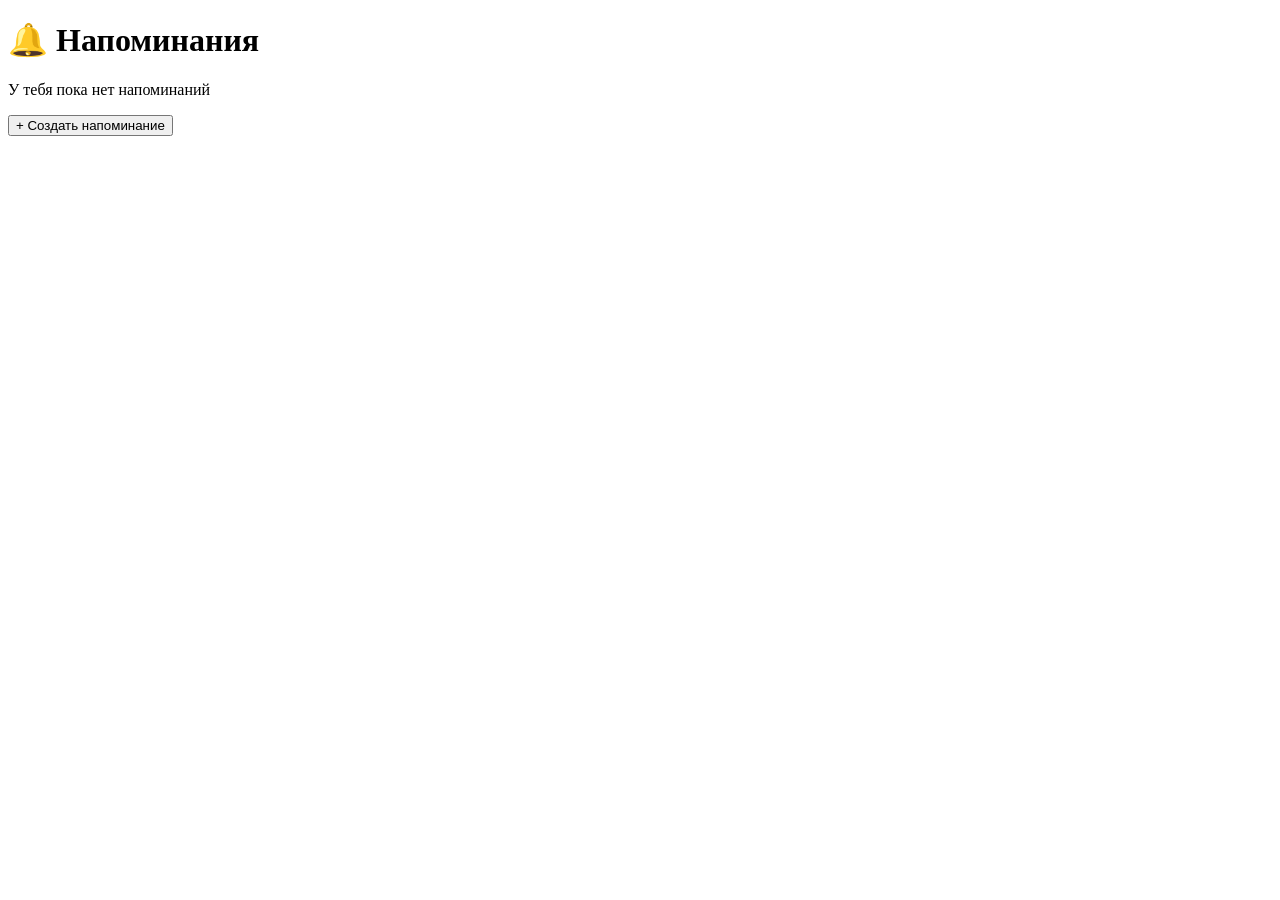
==== index.html @ 95bb4797 "создание сайта" ====
<!DOCTYPE html>
<html lang="ru">
<head>
    <meta charset="UTF-8">
    <meta name="viewport" content="width=device-width, initial-scale=1.0">

    <title>Напоминания</title>

    <script src="https://telegram.org/js/telegram-web-app.js"></script>
    <link rel="stylesheet" href="style.css">
</head>

<body>

    <div class="container">

        <h1>🔔 Напоминания</h1>

        <div id="reminders">
            <p class="empty">У тебя пока нет напоминаний</p>
        </div>

        <button id="addReminder">
            + Создать напоминание
        </button>

    </div>

    <script src="app.js"></script>

</body>
</html>
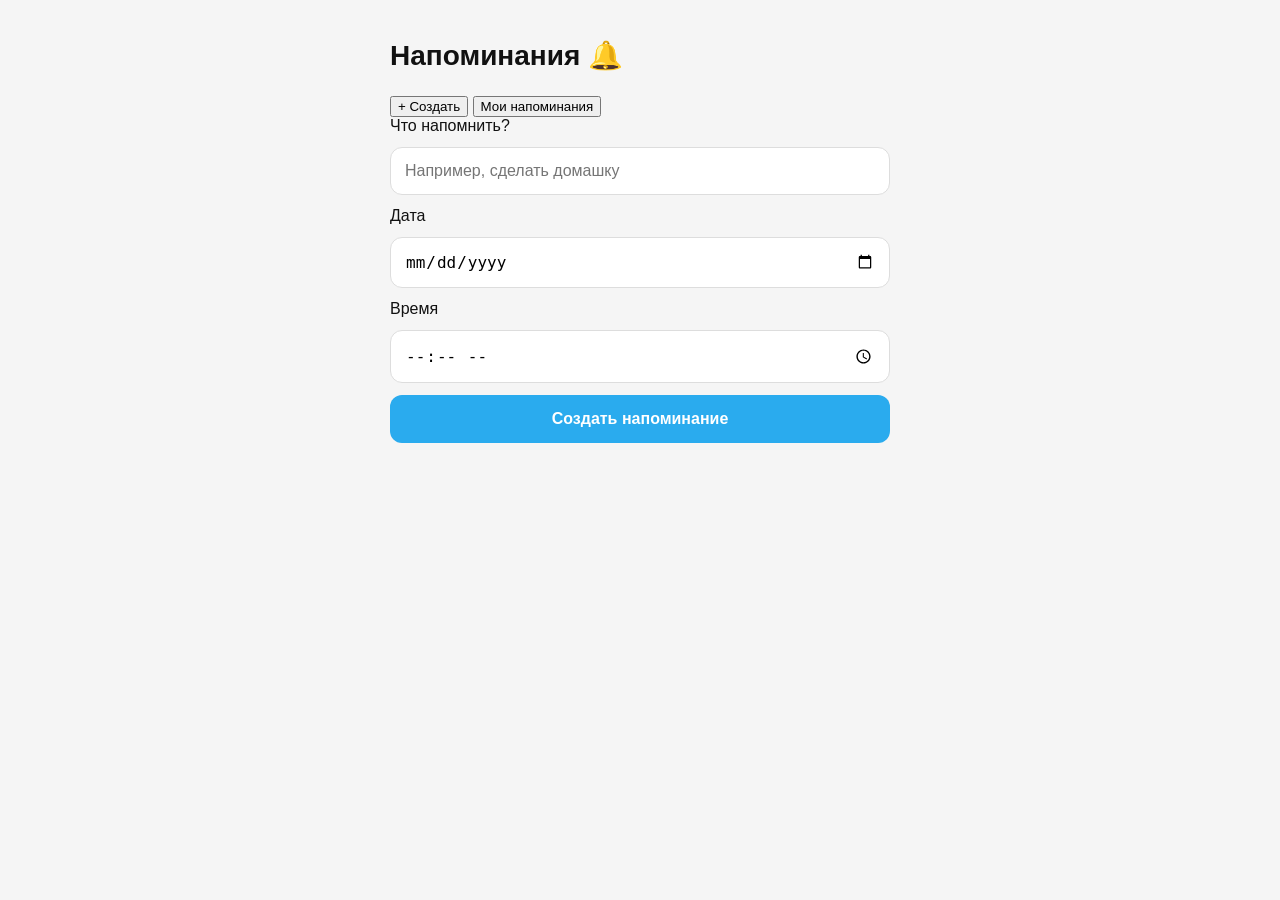
==== commit e312fbfa: "вкладка мои напоминания" ====
--- a/index.html
+++ b/index.html
@@ -12,21 +12,64 @@
 
 <body>
 
-    <div class="container">
+<div class="container">
 
-        <h1>🔔 Напоминания</h1>
+    <h1>Напоминания 🔔</h1>
 
-        <div id="reminders">
-            <p class="empty">У тебя пока нет напоминаний</p>
+    <div class="tabs">
+        <button class="tab active" id="createTab">
+            + Создать
+        </button>
+
+        <button class="tab" id="myRemindersTab">
+            Мои напоминания
+        </button>
+    </div>
+
+    <!-- Создание напоминания -->
+    <div id="createPage" class="page">
+
+        <div class="reminder-form">
+
+            <label>Что напомнить?</label>
+            <input
+                type="text"
+                id="reminderText"
+                placeholder="Например, сделать домашку"
+            >
+
+            <label>Дата</label>
+            <input
+                type="date"
+                id="reminderDate"
+            >
+
+            <label>Время</label>
+            <input
+                type="time"
+                id="reminderTime"
+            >
+
+            <button id="saveReminder">
+                Создать напоминание
+            </button>
+
         </div>
-
-        <button id="addReminder">
-            + Создать напоминание
-        </button>
 
     </div>
 
-    <script src="app.js"></script>
+
+    <!-- Мои напоминания -->
+    <div id="remindersPage" class="page hidden">
+
+        <div id="remindersList">
+        </div>
+
+    </div>
+
+</div>
+
+<script src="app.js"></script>
 
 </body>
 </html>
--- a/style.css
+++ b/style.css
@@ -0,0 +1,83 @@
+body {
+    margin: 0;
+    font-family: -apple-system, BlinkMacSystemFont, "Segoe UI", sans-serif;
+    background: var(--tg-theme-bg-color, #f5f5f5);
+    color: var(--tg-theme-text-color, #111);
+}
+
+.container {
+    max-width: 500px;
+    margin: 0 auto;
+    padding: 20px;
+}
+
+h1 {
+    font-size: 28px;
+    margin-bottom: 24px;
+}
+
+#reminders {
+    margin-bottom: 24px;
+}
+
+.empty {
+    text-align: center;
+    color: var(--tg-theme-hint-color, #888);
+    margin-top: 60px;
+}
+
+#addReminder {
+    width: 100%;
+    border: none;
+    border-radius: 14px;
+    padding: 16px;
+    font-size: 17px;
+    font-weight: 600;
+    cursor: pointer;
+
+    background: var(--tg-theme-button-color, #2aabee);
+    color: var(--tg-theme-button-text-color, #fff);
+}
+
+#addReminder:active {
+    transform: scale(0.98);
+}
+
+.reminder-form {
+    display: flex;
+    flex-direction: column;
+    gap: 12px;
+}
+
+.reminder-form input {
+    padding: 14px;
+    border: 1px solid #ddd;
+    border-radius: 12px;
+    font-size: 16px;
+}
+
+#saveReminder {
+    padding: 15px;
+    border: none;
+    border-radius: 12px;
+    font-size: 16px;
+    font-weight: 600;
+    background: var(--tg-theme-button-color, #2aabee);
+    color: var(--tg-theme-button-text-color, #fff);
+}
+
+.reminder-card {
+    padding: 16px;
+    border-radius: 14px;
+    background: var(--tg-theme-secondary-bg-color, #fff);
+}
+
+.reminder-text {
+    font-size: 18px;
+    font-weight: 600;
+}
+
+.reminder-date {
+    margin-top: 8px;
+    color: var(--tg-theme-hint-color, #888);
+}
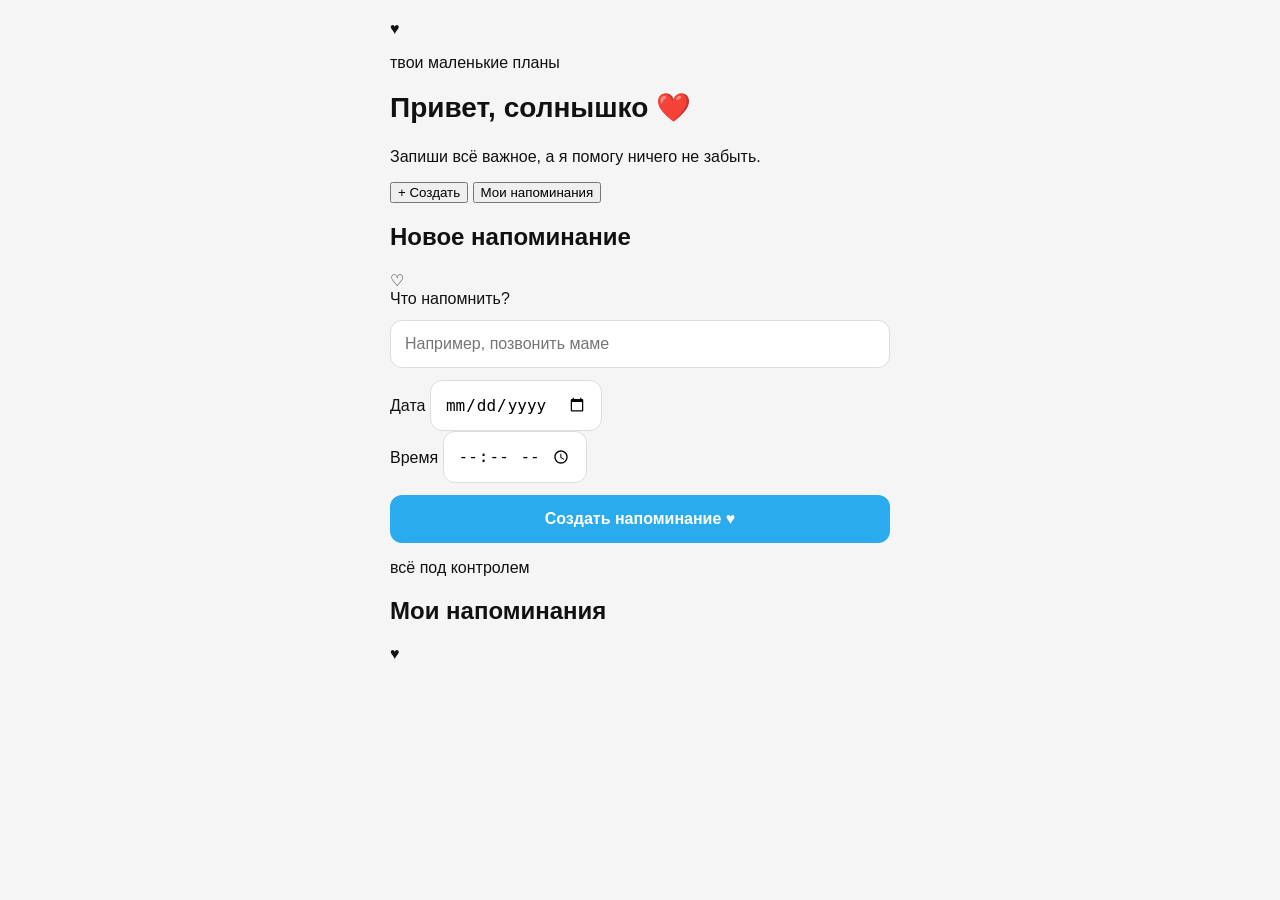
==== commit 22972cda: "Redesign reminder app with pink theme greeting" ====
--- a/index.html
+++ b/index.html
@@ -3,6 +3,7 @@
 <head>
     <meta charset="UTF-8">
     <meta name="viewport" content="width=device-width, initial-scale=1.0">
+    <meta name="theme-color" content="#ff6fae">
 
     <title>Напоминания</title>
 
@@ -12,9 +13,17 @@
 
 <body>
 
-<div class="container">
+<div class="background-decoration decoration-one"></div>
+<div class="background-decoration decoration-two"></div>
 
-    <h1>Напоминания 🔔</h1>
+<main class="container">
+
+    <header class="hero">
+        <div class="heart-badge">♥</div>
+        <p class="eyebrow">твои маленькие планы</p>
+        <h1>Привет, солнышко ❤️</h1>
+        <p class="hero-text">Запиши всё важное, а я помогу ничего не забыть.</p>
+    </header>
 
     <div class="tabs">
         <button class="tab active" id="createTab">
@@ -26,48 +35,52 @@
         </button>
     </div>
 
-    <!-- Создание напоминания -->
-    <div id="createPage" class="page">
+    <section id="createPage" class="page card">
+        <div class="section-heading">
+            <h2>Новое напоминание</h2>
+            <span>♡</span>
+        </div>
 
         <div class="reminder-form">
-
-            <label>Что напомнить?</label>
+            <label for="reminderText">Что напомнить?</label>
             <input
                 type="text"
                 id="reminderText"
-                placeholder="Например, сделать домашку"
+                placeholder="Например, позвонить маме"
+                autocomplete="off"
             >
 
-            <label>Дата</label>
-            <input
-                type="date"
-                id="reminderDate"
-            >
+            <div class="date-time-grid">
+                <div class="field-group">
+                    <label for="reminderDate">Дата</label>
+                    <input type="date" id="reminderDate">
+                </div>
 
-            <label>Время</label>
-            <input
-                type="time"
-                id="reminderTime"
-            >
+                <div class="field-group">
+                    <label for="reminderTime">Время</label>
+                    <input type="time" id="reminderTime">
+                </div>
+            </div>
 
             <button id="saveReminder">
-                Создать напоминание
+                Создать напоминание ♥
             </button>
+        </div>
+    </section>
 
+    <section id="remindersPage" class="page hidden">
+        <div class="section-heading reminders-heading">
+            <div>
+                <p class="eyebrow">всё под контролем</p>
+                <h2>Мои напоминания</h2>
+            </div>
+            <span>♥</span>
         </div>
 
-    </div>
+        <div id="remindersList"></div>
+    </section>
 
-
-    <!-- Мои напоминания -->
-    <div id="remindersPage" class="page hidden">
-
-        <div id="remindersList">
-        </div>
-
-    </div>
-
-</div>
+</main>
 
 <script src="app.js"></script>
 
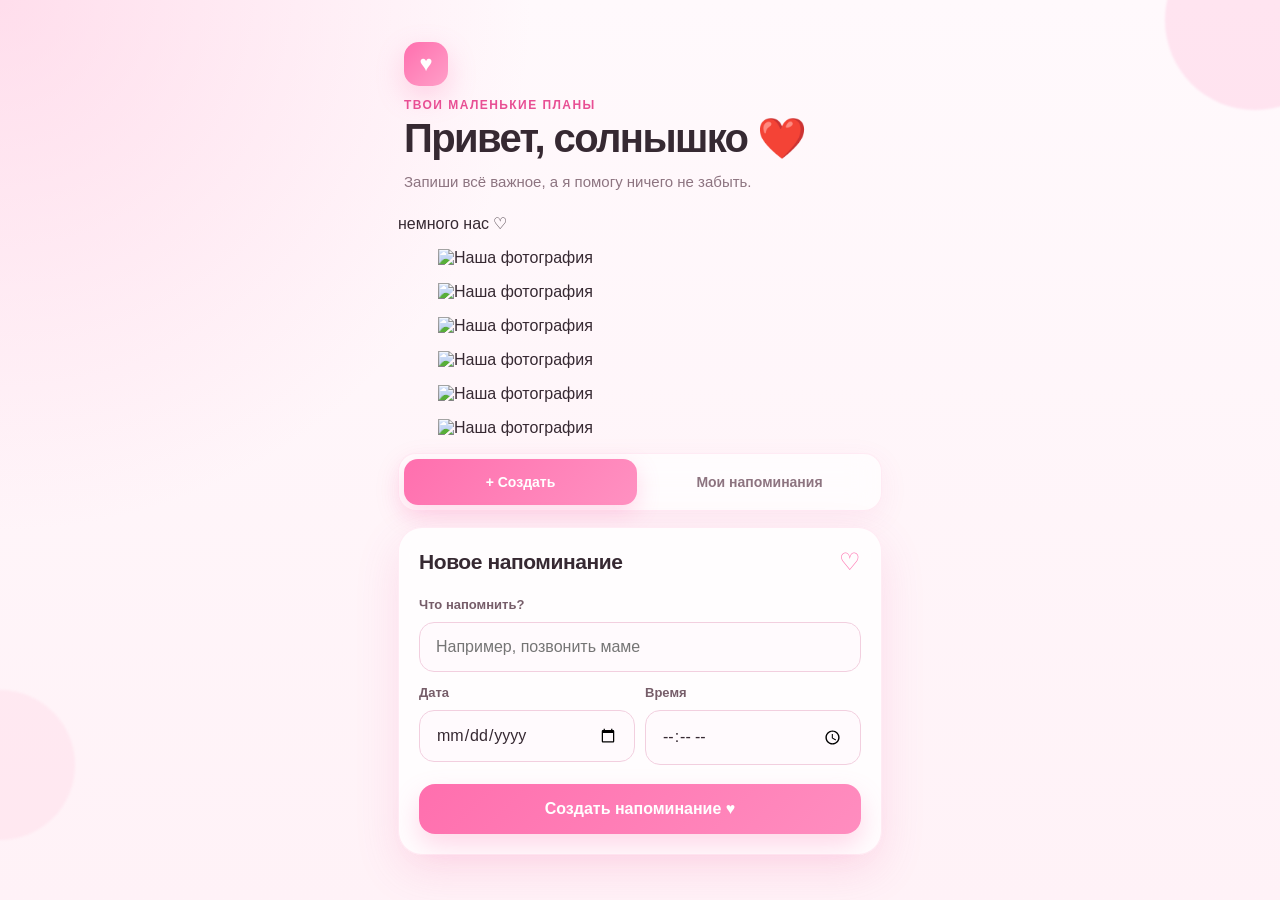
==== commit 331e672d: "Add photo memories gallery" ====
--- a/index.html
+++ b/index.html
@@ -24,6 +24,34 @@
         <h1>Привет, солнышко ❤️</h1>
         <p class="hero-text">Запиши всё важное, а я помогу ничего не забыть.</p>
     </header>
+
+    <section class="memories" aria-label="Наши фотографии">
+        <div class="memories-title">
+            <span>немного нас</span>
+            <span class="tiny-heart">♡</span>
+        </div>
+
+        <div class="photo-collage">
+            <figure class="photo photo-main">
+                <img src="2026-08-13 11.53.40.jpg" alt="Наша фотография" loading="eager">
+            </figure>
+            <figure class="photo photo-tall">
+                <img src="2026-08-13 11.54.25.jpg" alt="Наша фотография" loading="lazy">
+            </figure>
+            <figure class="photo">
+                <img src="2026-08-13 11.54.43.jpg" alt="Наша фотография" loading="lazy">
+            </figure>
+            <figure class="photo">
+                <img src="2026-08-13 11.55.06.jpg" alt="Наша фотография" loading="lazy">
+            </figure>
+            <figure class="photo photo-tall">
+                <img src="2026-08-13 11.55.27.jpg" alt="Наша фотография" loading="lazy">
+            </figure>
+            <figure class="photo photo-tall">
+                <img src="2026-08-13 11.55.49.jpg" alt="Наша фотография" loading="lazy">
+            </figure>
+        </div>
+    </section>
 
     <div class="tabs">
         <button class="tab active" id="createTab">
--- a/style.css
+++ b/style.css
@@ -1,83 +1,320 @@
+* {
+    box-sizing: border-box;
+}
+
+:root {
+    --pink: #ff6fae;
+    --pink-dark: #e84f94;
+    --pink-soft: #ffe3ef;
+    --pink-pale: #fff5f9;
+    --text: #362932;
+    --muted: #8d7480;
+    --white: #ffffff;
+    --shadow: 0 16px 45px rgba(232, 79, 148, 0.14);
+}
+
 body {
     margin: 0;
+    min-height: 100vh;
     font-family: -apple-system, BlinkMacSystemFont, "Segoe UI", sans-serif;
-    background: var(--tg-theme-bg-color, #f5f5f5);
-    color: var(--tg-theme-text-color, #111);
+    background:
+        radial-gradient(circle at top left, rgba(255, 184, 214, 0.42), transparent 34%),
+        linear-gradient(180deg, #fff9fc 0%, #fff2f7 100%);
+    color: var(--text);
+    overflow-x: hidden;
+}
+
+.background-decoration {
+    position: fixed;
+    border-radius: 50%;
+    filter: blur(1px);
+    pointer-events: none;
+    z-index: 0;
+}
+
+.decoration-one {
+    width: 180px;
+    height: 180px;
+    top: -70px;
+    right: -65px;
+    background: rgba(255, 111, 174, 0.15);
+}
+
+.decoration-two {
+    width: 150px;
+    height: 150px;
+    bottom: 60px;
+    left: -75px;
+    background: rgba(255, 196, 219, 0.22);
 }
 
 .container {
-    max-width: 500px;
+    position: relative;
+    z-index: 1;
+    width: 100%;
+    max-width: 520px;
     margin: 0 auto;
+    padding: 24px 18px 36px;
+}
+
+.hero {
+    padding: 18px 6px 20px;
+}
+
+.heart-badge {
+    display: inline-flex;
+    align-items: center;
+    justify-content: center;
+    width: 44px;
+    height: 44px;
+    margin-bottom: 12px;
+    border-radius: 15px;
+    background: linear-gradient(135deg, var(--pink), #ff9fc8);
+    color: white;
+    font-size: 22px;
+    box-shadow: 0 10px 28px rgba(255, 111, 174, 0.28);
+}
+
+.eyebrow {
+    margin: 0 0 5px;
+    color: var(--pink-dark);
+    font-size: 12px;
+    font-weight: 700;
+    letter-spacing: 0.12em;
+    text-transform: uppercase;
+}
+
+h1 {
+    margin: 0;
+    font-size: clamp(30px, 8vw, 40px);
+    line-height: 1.06;
+    letter-spacing: -0.04em;
+}
+
+.hero-text {
+    max-width: 360px;
+    margin: 12px 0 0;
+    color: var(--muted);
+    font-size: 15px;
+    line-height: 1.5;
+}
+
+.tabs {
+    display: flex;
+    gap: 6px;
+    padding: 5px;
+    margin: 4px 0 16px;
+    border-radius: 18px;
+    background: rgba(255, 255, 255, 0.68);
+    border: 1px solid rgba(255, 111, 174, 0.12);
+    box-shadow: 0 8px 28px rgba(232, 79, 148, 0.08);
+    backdrop-filter: blur(14px);
+}
+
+.tab {
+    flex: 1;
+    min-height: 46px;
+    padding: 10px 12px;
+    border: 0;
+    border-radius: 14px;
+    background: transparent;
+    color: var(--muted);
+    font-size: 14px;
+    font-weight: 700;
+    cursor: pointer;
+    transition: 0.2s ease;
+}
+
+.tab.active {
+    background: linear-gradient(135deg, var(--pink), #ff91c1);
+    color: #fff;
+    box-shadow: 0 8px 22px rgba(255, 111, 174, 0.25);
+}
+
+.card {
     padding: 20px;
-}
-
-h1 {
-    font-size: 28px;
-    margin-bottom: 24px;
-}
-
-#reminders {
-    margin-bottom: 24px;
-}
-
-.empty {
+    border-radius: 24px;
+    background: rgba(255, 255, 255, 0.82);
+    border: 1px solid rgba(255, 111, 174, 0.12);
+    box-shadow: var(--shadow);
+    backdrop-filter: blur(16px);
+}
+
+.section-heading {
+    display: flex;
+    align-items: center;
+    justify-content: space-between;
+    gap: 16px;
+    margin-bottom: 18px;
+}
+
+.section-heading h2 {
+    margin: 0;
+    font-size: 21px;
+    letter-spacing: -0.02em;
+}
+
+.section-heading > span {
+    color: var(--pink);
+    font-size: 24px;
+}
+
+.reminders-heading {
+    padding: 8px 4px 4px;
+}
+
+.reminder-form {
+    display: flex;
+    flex-direction: column;
+    gap: 10px;
+}
+
+.reminder-form label,
+.field-group label {
+    display: block;
+    margin: 3px 0 0;
+    color: #765d69;
+    font-size: 13px;
+    font-weight: 700;
+}
+
+.reminder-form input {
+    width: 100%;
+    padding: 15px 16px;
+    border: 1px solid #f2cfdf;
+    border-radius: 15px;
+    outline: none;
+    background: #fffafd;
+    color: var(--text);
+    font: inherit;
+    transition: border-color 0.2s ease, box-shadow 0.2s ease;
+}
+
+.reminder-form input:focus {
+    border-color: var(--pink);
+    box-shadow: 0 0 0 4px rgba(255, 111, 174, 0.12);
+}
+
+.date-time-grid {
+    display: grid;
+    grid-template-columns: 1fr 1fr;
+    gap: 10px;
+}
+
+.field-group {
+    display: flex;
+    flex-direction: column;
+    gap: 10px;
+}
+
+#saveReminder {
+    width: 100%;
+    margin-top: 9px;
+    padding: 16px;
+    border: 0;
+    border-radius: 16px;
+    background: linear-gradient(135deg, var(--pink), #ff8dbf);
+    color: white;
+    font-size: 16px;
+    font-weight: 800;
+    cursor: pointer;
+    box-shadow: 0 12px 26px rgba(255, 111, 174, 0.26);
+    transition: transform 0.15s ease, opacity 0.2s ease;
+}
+
+#saveReminder:active {
+    transform: scale(0.985);
+}
+
+#saveReminder:disabled {
+    opacity: 0.65;
+}
+
+.hidden {
+    display: none;
+}
+
+.reminder-card {
+    display: flex;
+    align-items: center;
+    justify-content: space-between;
+    gap: 14px;
+    margin-bottom: 11px;
+    padding: 16px 16px 16px 17px;
+    border: 1px solid rgba(255, 111, 174, 0.13);
+    border-radius: 19px;
+    background: rgba(255, 255, 255, 0.86);
+    box-shadow: 0 9px 28px rgba(232, 79, 148, 0.08);
+}
+
+.reminder-info {
+    min-width: 0;
+}
+
+.reminder-text {
+    font-size: 16px;
+    font-weight: 750;
+    line-height: 1.35;
+    overflow-wrap: anywhere;
+}
+
+.reminder-date {
+    margin-top: 6px;
+    color: var(--pink-dark);
+    font-size: 13px;
+    font-weight: 650;
+}
+
+.delete-button {
+    flex: 0 0 auto;
+    width: 38px;
+    height: 38px;
+    border: 0;
+    border-radius: 50%;
+    background: var(--pink-soft);
+    color: var(--pink-dark);
+    font-size: 24px;
+    line-height: 1;
+    cursor: pointer;
+}
+
+.empty-state {
+    margin-top: 46px;
+    padding: 34px 22px;
+    border: 1px dashed #f0bdd3;
+    border-radius: 24px;
+    background: rgba(255,255,255,0.55);
     text-align: center;
-    color: var(--tg-theme-hint-color, #888);
-    margin-top: 60px;
-}
-
-#addReminder {
-    width: 100%;
-    border: none;
-    border-radius: 14px;
-    padding: 16px;
-    font-size: 17px;
-    font-weight: 600;
-    cursor: pointer;
-
-    background: var(--tg-theme-button-color, #2aabee);
-    color: var(--tg-theme-button-text-color, #fff);
-}
-
-#addReminder:active {
-    transform: scale(0.98);
-}
-
-.reminder-form {
-    display: flex;
-    flex-direction: column;
-    gap: 12px;
-}
-
-.reminder-form input {
-    padding: 14px;
-    border: 1px solid #ddd;
-    border-radius: 12px;
-    font-size: 16px;
-}
-
-#saveReminder {
-    padding: 15px;
-    border: none;
-    border-radius: 12px;
-    font-size: 16px;
-    font-weight: 600;
-    background: var(--tg-theme-button-color, #2aabee);
-    color: var(--tg-theme-button-text-color, #fff);
-}
-
-.reminder-card {
-    padding: 16px;
-    border-radius: 14px;
-    background: var(--tg-theme-secondary-bg-color, #fff);
-}
-
-.reminder-text {
-    font-size: 18px;
-    font-weight: 600;
-}
-
-.reminder-date {
-    margin-top: 8px;
-    color: var(--tg-theme-hint-color, #888);
-}
+}
+
+.empty-icon {
+    margin-bottom: 8px;
+    font-size: 38px;
+}
+
+.empty-state h2 {
+    margin: 0 0 8px;
+    font-size: 19px;
+}
+
+.empty-state p {
+    margin: 0;
+    color: var(--muted);
+    font-size: 14px;
+    line-height: 1.45;
+}
+
+@media (max-width: 380px) {
+    .date-time-grid {
+        grid-template-columns: 1fr;
+    }
+
+    .container {
+        padding-left: 14px;
+        padding-right: 14px;
+    }
+
+    .card {
+        padding: 17px;
+    }
+}
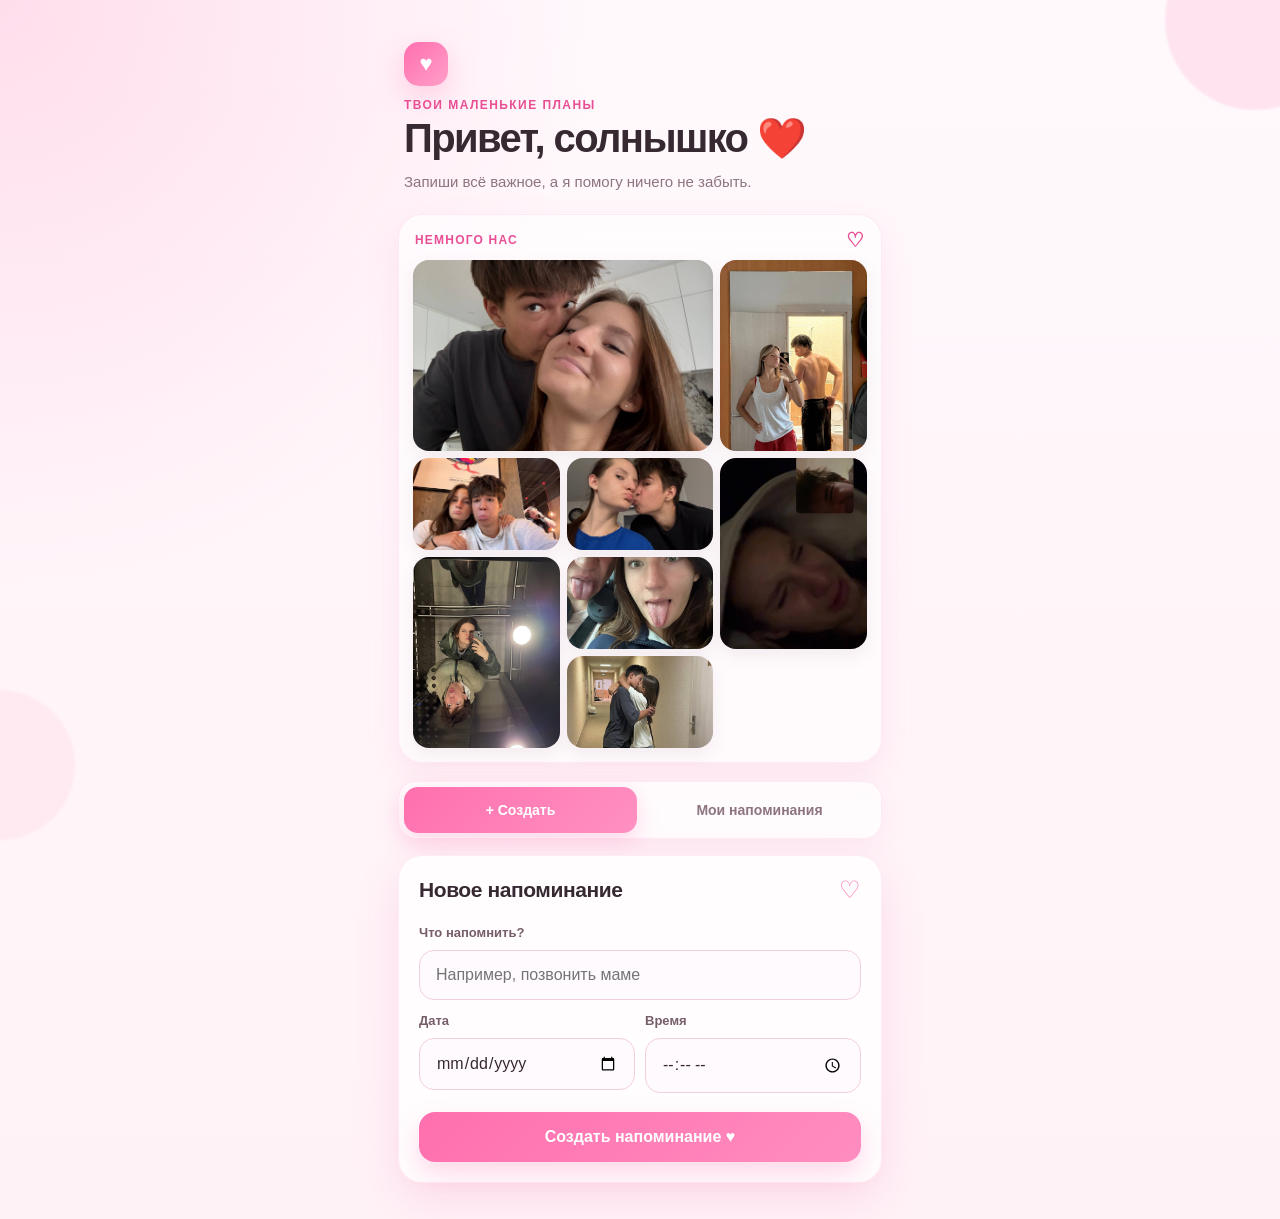
==== commit 0b68a583: "Fill collage gaps with two new photos" ====
--- a/index.html
+++ b/index.html
@@ -49,6 +49,12 @@
             </figure>
             <figure class="photo photo-tall">
                 <img src="2026-08-13 11.55.49.jpg" alt="Наша фотография" loading="lazy">
+            </figure>
+            <figure class="photo">
+                <img src="2026-08-13 12.11.45.jpg" alt="Наша фотография" loading="lazy">
+            </figure>
+            <figure class="photo photo-wide">
+                <img src="2026-08-13 12.12.04.jpg" alt="Наша фотография" loading="lazy">
             </figure>
         </div>
     </section>
--- a/style.css
+++ b/style.css
@@ -58,7 +58,7 @@
 }
 
 .hero {
-    padding: 18px 6px 20px;
+    padding: 18px 6px 16px;
 }
 
 .heart-badge {
@@ -97,6 +97,87 @@
     color: var(--muted);
     font-size: 15px;
     line-height: 1.5;
+}
+
+.memories {
+    margin: 4px 0 18px;
+    padding: 14px;
+    border: 1px solid rgba(255, 111, 174, 0.12);
+    border-radius: 24px;
+    background: rgba(255, 255, 255, 0.58);
+    box-shadow: 0 12px 34px rgba(232, 79, 148, 0.1);
+    backdrop-filter: blur(14px);
+}
+
+.memories-title {
+    display: flex;
+    align-items: center;
+    justify-content: space-between;
+    padding: 1px 2px 10px;
+    color: var(--pink-dark);
+    font-size: 12px;
+    font-weight: 800;
+    letter-spacing: 0.1em;
+    text-transform: uppercase;
+}
+
+.tiny-heart {
+    font-size: 20px;
+    line-height: 1;
+}
+
+.photo-collage {
+    display: grid;
+    grid-template-columns: repeat(3, minmax(0, 1fr));
+    grid-auto-rows: 92px;
+    gap: 7px;
+}
+
+.photo {
+    position: relative;
+    min-width: 0;
+    margin: 0;
+    overflow: hidden;
+    border-radius: 16px;
+    background: var(--pink-soft);
+    box-shadow: 0 7px 18px rgba(98, 55, 76, 0.08);
+}
+
+.photo-main {
+    grid-column: span 2;
+    grid-row: span 2;
+}
+
+.photo-tall {
+    grid-row: span 2;
+}
+
+.photo img {
+    width: 100%;
+    height: 100%;
+    display: block;
+    object-fit: cover;
+    transition: transform 0.35s ease;
+}
+
+.photo-main img {
+    object-position: center 38%;
+}
+
+.photo:nth-child(2) img {
+    object-position: center 42%;
+}
+
+.photo:nth-child(5) img {
+    object-position: center 34%;
+}
+
+.photo:nth-child(6) img {
+    object-position: center 52%;
+}
+
+.photo:active img {
+    transform: scale(1.03);
 }
 
 .tabs {
@@ -317,4 +398,8 @@
     .card {
         padding: 17px;
     }
-}
+
+    .photo-collage {
+        grid-auto-rows: 82px;
+    }
+}
